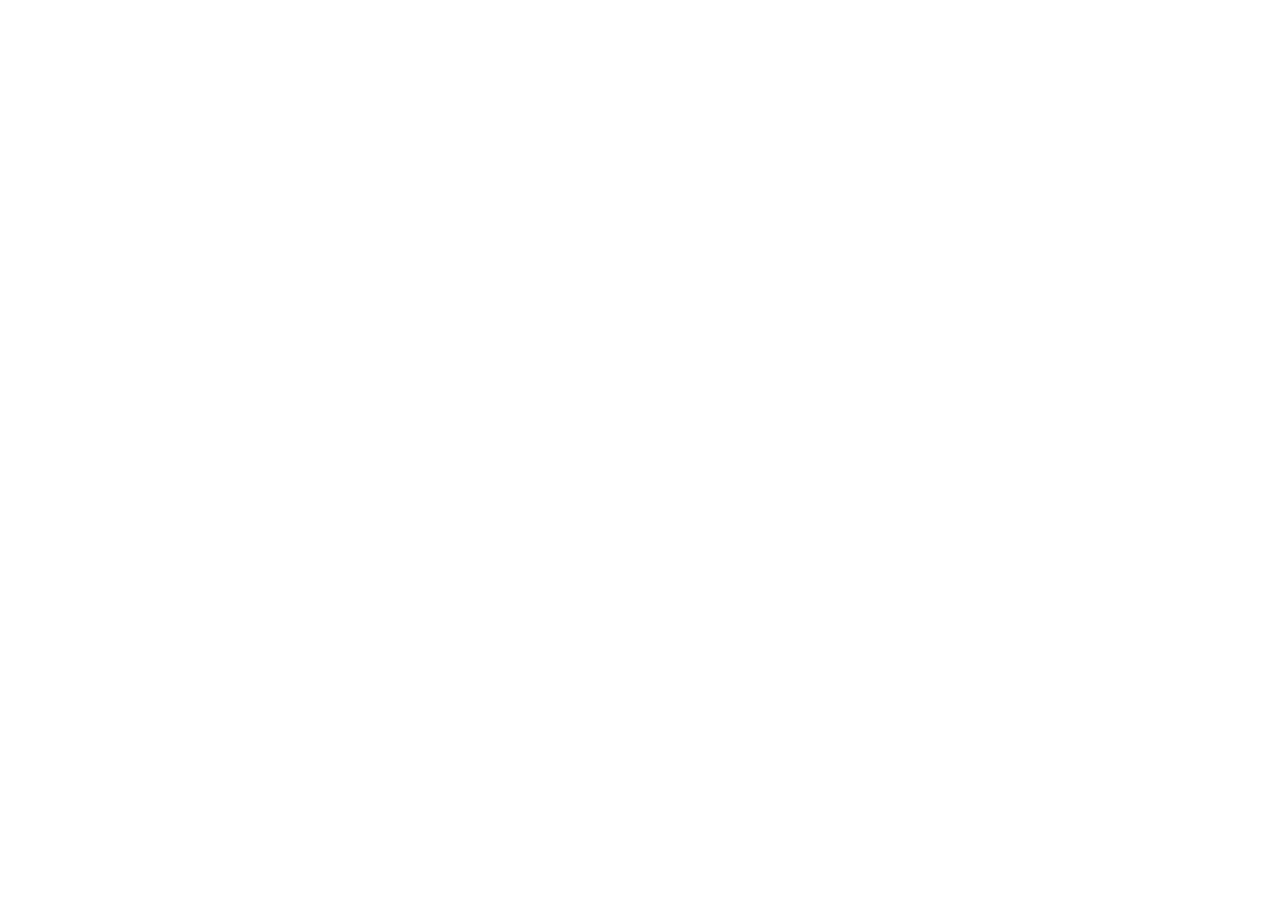
==== gallery/index.html @ 48c3c1b3 "create gallery folder and files with assets" ====
<!DOCTYPE html>
<html lang="en">
<head>
    <meta charset="UTF-8">
    <meta name="viewport" content="width=device-width, initial-scale=1.0">
    <title>Design responsive Gallery</title>
    <link rel="stylesheet" href="style.css">
</head>
<body>
    
</body>
</html>
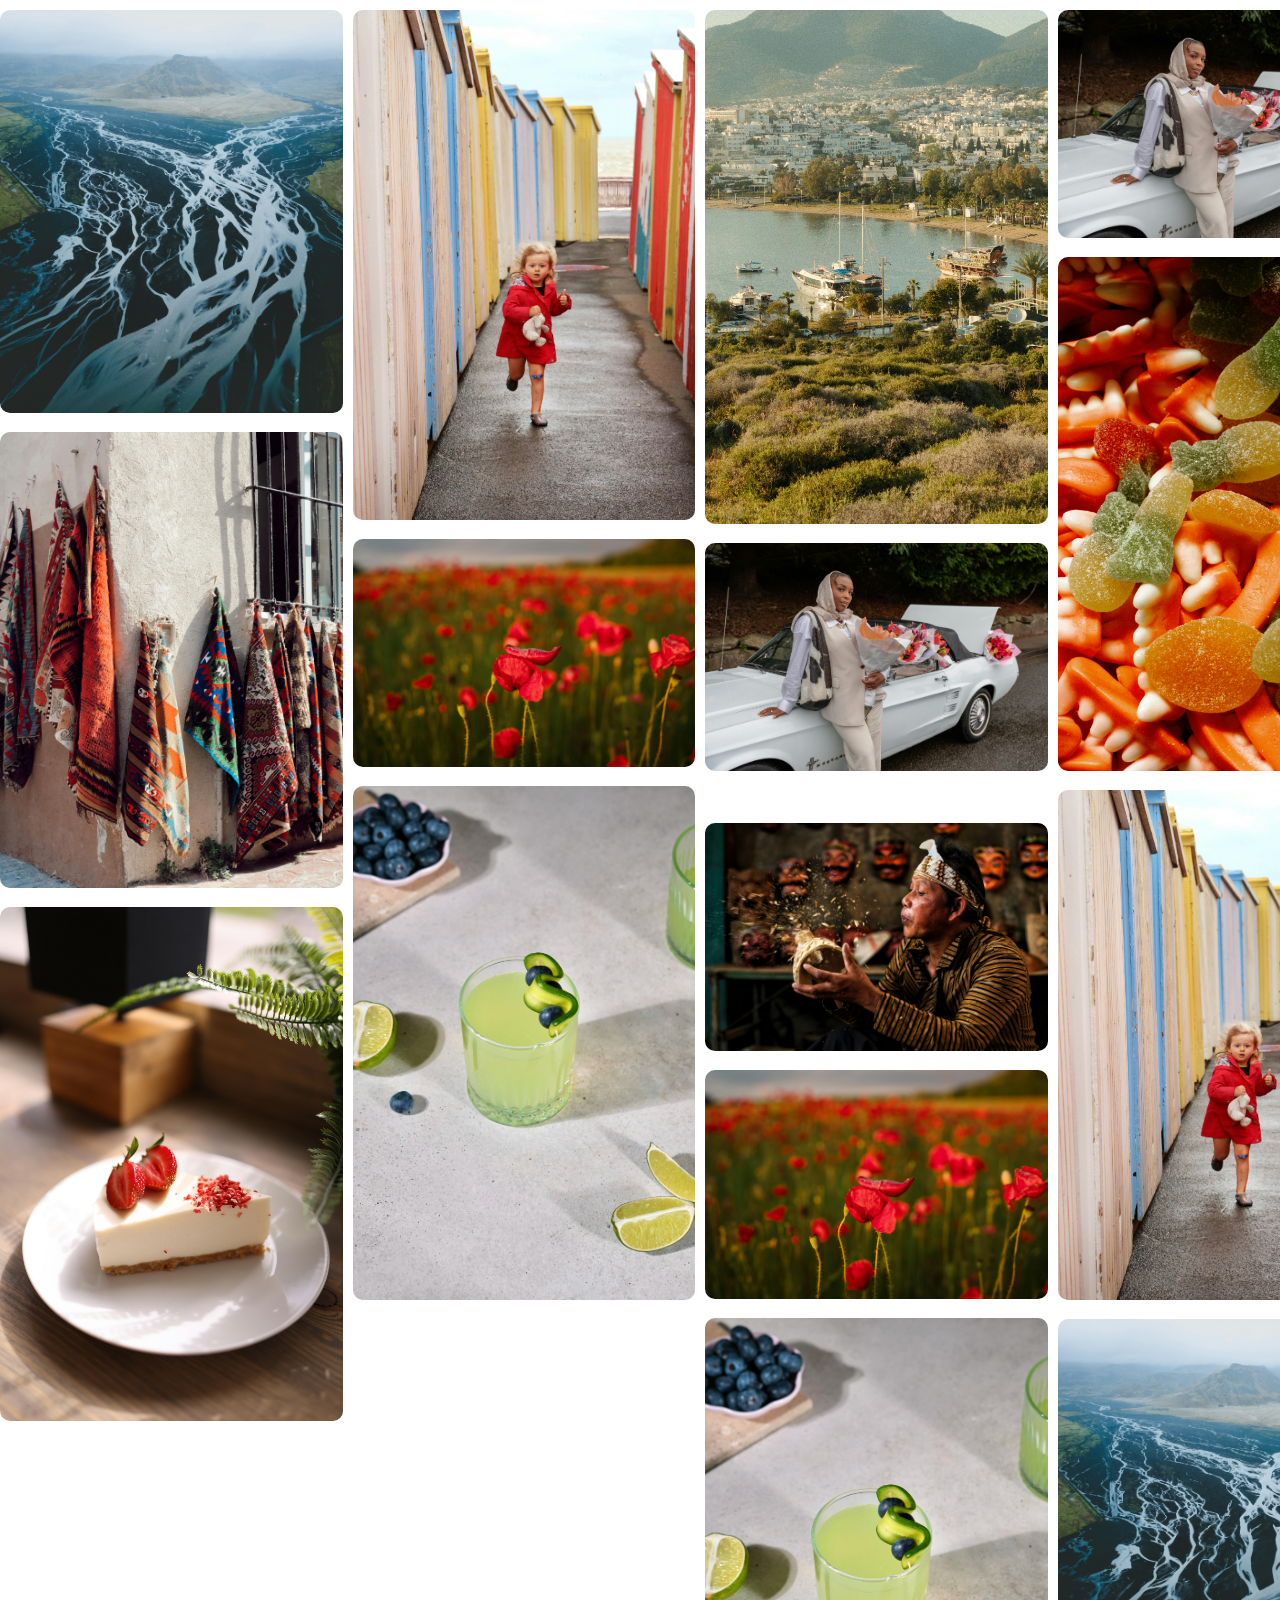
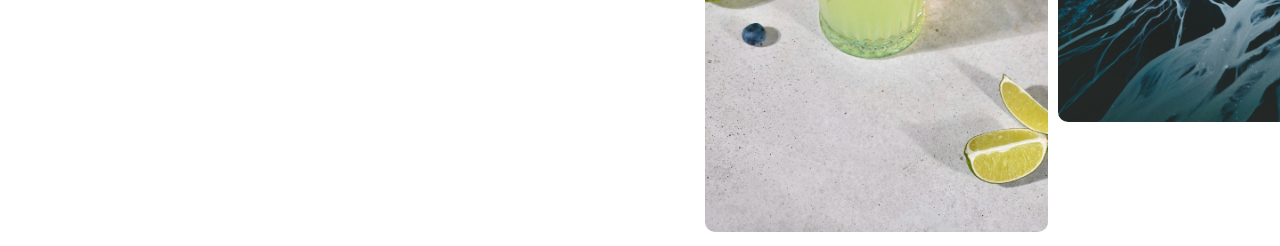
==== commit a963e9ef: "reponsive desing" ====
--- a/gallery/index.html
+++ b/gallery/index.html
@@ -7,6 +7,24 @@
     <link rel="stylesheet" href="style.css">
 </head>
 <body>
-    
+    <div class="container">
+        <div class="box"><img src="./assets/img1.jpg" alt="" srcset=""></div>
+        <div class="box"><img src="./assets/img2.jpg" alt="" srcset=""></div>
+        <div class="box"><img src="./assets/img3.jpg" alt="" srcset=""></div>
+        <div class="box"><img src="./assets/img4.jpg" alt="" srcset=""></div>
+        <div class="box"><img src="./assets/img5.jpg" alt="" srcset=""></div>
+        <div class="box"><img src="./assets/img6.jpg" alt="" srcset=""></div>
+        <div class="box"><img src="./assets/img7.jpg" alt="" srcset=""></div>
+        <div class="box"><img src="./assets/img8.jpg" alt="" srcset=""></div>
+        <div class="box"><img src="./assets/img9.jpg" alt="" srcset=""></div>
+        <div class="box"><img src="./assets/img10.jpg" alt="" srcset=""></div>
+        <div class="box"><img src="./assets/img11.jpg" alt="" srcset=""></div>
+        <div class="box"><img src="./assets/img12.jpg" alt="" srcset=""></div>
+        <div class="box"><img src="./assets/img13.jpg" alt="" srcset=""></div>
+        <div class="box"><img src="./assets/img14.jpg" alt="" srcset=""></div>
+        <div class="box"><img src="./assets/img15.jpg" alt="" srcset=""></div>
+        <div class="box"><img src="./assets/img16.jpg" alt="" srcset=""></div>
+        <!-- <div class="box"><img src="./assets/img4.jpg" alt="" srcset=""></div> -->
+    </div>
 </body>
 </html>
--- a/gallery/style.css
+++ b/gallery/style.css
@@ -0,0 +1,46 @@
+*{
+    margin: 0;
+    padding: 0;
+    box-sizing: border-box;
+}
+
+.container{
+    width: 1400px;
+    margin: 10px auto;
+    columns: 4;
+    column-gap: 10px;
+}
+
+.container .box{
+    width: 100%;
+    margin-bottom: 15px;
+    break-inside: avoid;
+}
+
+.container .box img{
+    max-width: 100%;
+    border-radius: 10px;
+}
+
+@media (max-width:1200px){
+    .container{
+        width: calc(100% -10px);
+        columns: 3;
+    }
+
+}
+@media (max-width:1000px){
+    .container{
+        width: calc(100% -10px);
+        columns: 2;
+    }
+
+}
+@media (max-width:750px){
+    .container{
+        width: calc(100% -10px);
+        columns: 1;
+    }
+
+}
+
